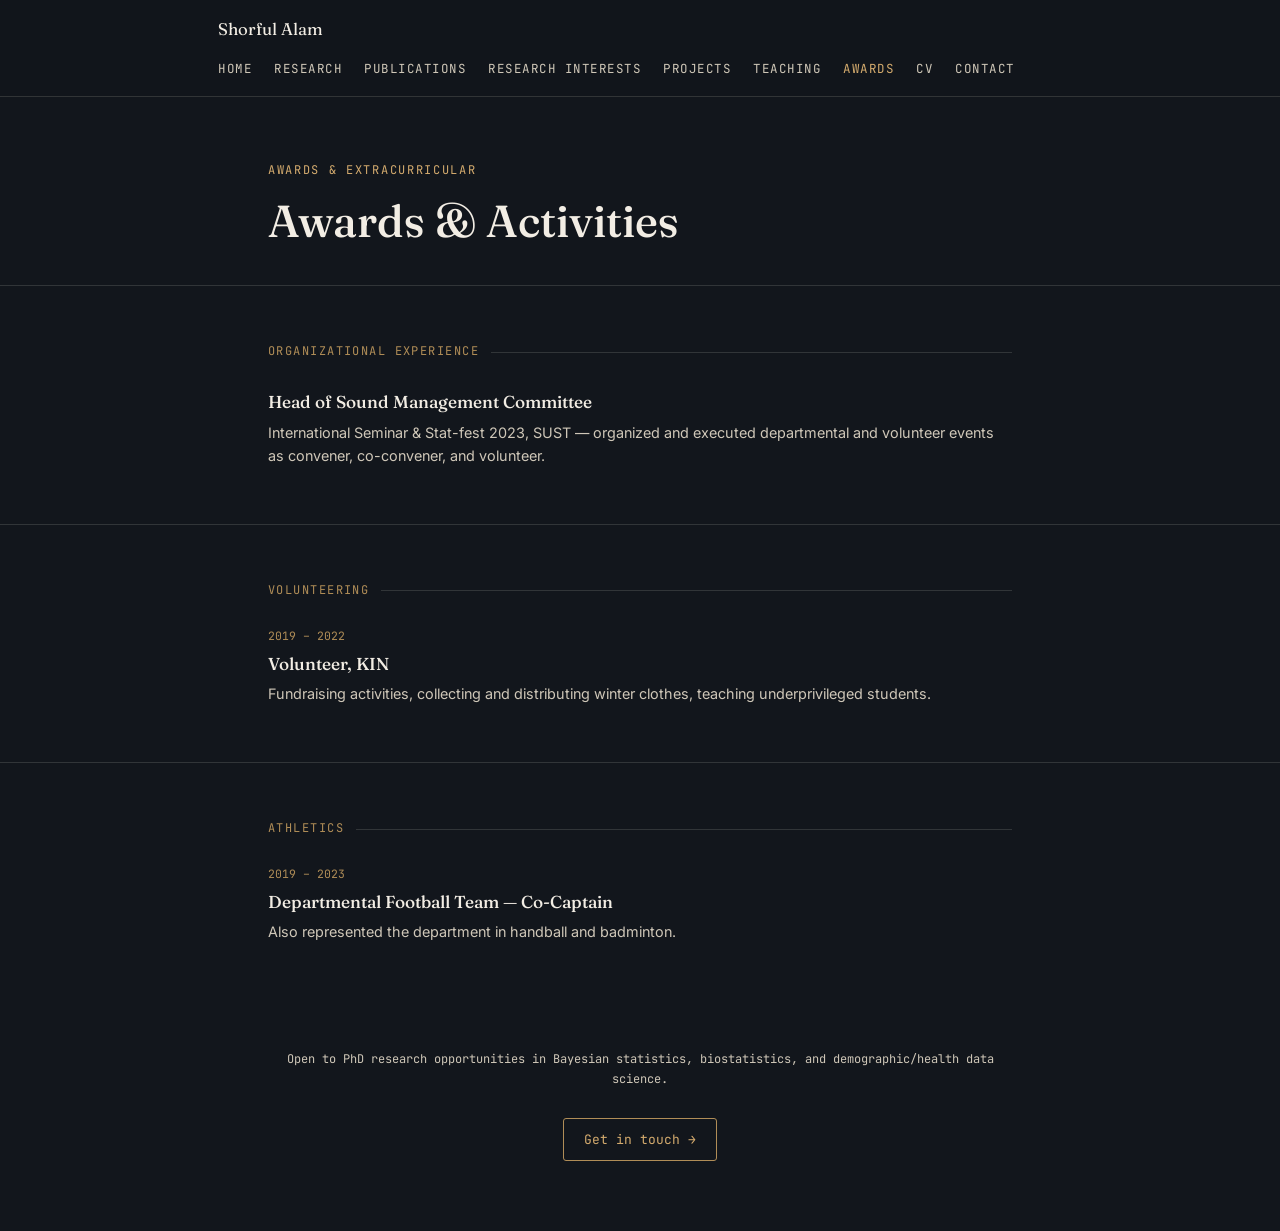
==== awards.html @ 4b31016e "Add files via upload" ====
<!DOCTYPE html>
<html lang="en">
<head>
<title>Awards — Shorful Alam</title>
<meta charset="UTF-8">
<meta name="viewport" content="width=device-width, initial-scale=1.0">
<link rel="preconnect" href="https://fonts.googleapis.com">
<link href="https://fonts.googleapis.com/css2?family=Fraunces:opsz,wght@9..144,400;9..144,500;9..144,600&family=Inter:wght@400;500;600&family=JetBrains+Mono:wght@400;500&display=swap" rel="stylesheet">
<link rel="stylesheet" href="style.css">

</head>
<body>
<nav class="topnav">
  <div class="wrap">
    <span class="brand">Shorful Alam</span>
    <ul>
      <li><a href="index.html">Home</a></li>
      <li><a href="research.html">Research</a></li>
      <li><a href="publications.html">Publications</a></li>
      <li><a href="interests.html">Research Interests</a></li>
      <li><a href="projects.html">Projects</a></li>
      <li><a href="teaching.html">Teaching</a></li>
      <li><a href="awards.html" class="active">Awards</a></li>
      <li><a href="cv.html">CV</a></li>
      <li><a href="contact.html">Contact</a></li>
    </ul>
  </div>
</nav>


<header class="page-hero">
  <div class="wrap">
    <span class="eyebrow">Awards &amp; Extracurricular</span>
    <h1>Awards &amp; Activities</h1>
  </div>
</header>
<section>
  <div class="wrap">
    <div class="section-label">Organizational Experience</div>
    <div class="entry">
      <h3>Head of Sound Management Committee</h3>
      <div class="where">International Seminar &amp; Stat-fest 2023, SUST &mdash; organized and executed departmental and volunteer events as convener, co-convener, and volunteer.</div>
    </div>
  </div>
</section>
<section>
  <div class="wrap">
    <div class="section-label">Volunteering</div>
    <div class="entry">
      <div class="when">2019 &ndash; 2022</div>
      <h3>Volunteer, KIN</h3>
      <div class="where">Fundraising activities, collecting and distributing winter clothes, teaching underprivileged students.</div>
    </div>
  </div>
</section>
<section>
  <div class="wrap">
    <div class="section-label">Athletics</div>
    <div class="entry">
      <div class="when">2019 &ndash; 2023</div>
      <h3>Departmental Football Team &mdash; Co-Captain</h3>
      <div class="where">Also represented the department in handball and badminton.</div>
    </div>
  </div>
</section>

<footer>
  <div class="wrap">
    <p class="line">Open to PhD research opportunities in Bayesian statistics, biostatistics, and demographic/health data science.</p>
    <a class="btn" href="mailto:shorfulalamakib@gmail.com" style="margin-top:14px; display:inline-block;">Get in touch &rarr;</a>
  </div>
</footer>

</body>
</html>
---- style.css ----
:root {
  --ink: #12161c;
  --ink-soft: #1b212b;
  --parchment: #f2ede4;
  --parchment-dim: #cfc7b8;
  --brass: #b08d57;
  --brass-bright: #d4ab6e;
  --line: rgba(242,237,228,0.14);
  --serif: 'Fraunces', serif;
  --sans: 'Inter', sans-serif;
  --mono: 'JetBrains Mono', monospace;
}
* { box-sizing: border-box; margin: 0; padding: 0; }
body {
  background: var(--ink);
  color: var(--parchment);
  font-family: var(--sans);
  line-height: 1.65;
  -webkit-font-smoothing: antialiased;
}
a { color: var(--brass-bright); text-decoration: none; }
a:hover { text-decoration: underline; }
a:focus-visible, button:focus-visible { outline: 2px solid var(--brass-bright); outline-offset: 3px; }
.wrap { max-width: 800px; margin: 0 auto; padding: 0 28px; }

/* Nav */
nav.topnav {
  border-bottom: 1px solid var(--line);
  position: sticky; top: 0; background: rgba(18,22,28,0.92);
  backdrop-filter: blur(6px); z-index: 10;
}
nav.topnav .wrap { max-width: 900px; display: flex; align-items: center; justify-content: space-between; padding: 16px 28px; flex-wrap: wrap; gap: 10px; }
nav.topnav .brand { font-family: var(--serif); font-size: 1.05rem; color: var(--parchment); }
nav.topnav ul { list-style: none; display: flex; gap: 22px; flex-wrap: wrap; }
nav.topnav a { font-family: var(--mono); font-size: 12.5px; letter-spacing: 0.04em; text-transform: uppercase; color: var(--parchment-dim); }
nav.topnav a:hover, nav.topnav a.active { color: var(--brass-bright); text-decoration: none; }

/* Page header */
.page-hero { padding: 64px 0 40px; border-bottom: 1px solid var(--line); }
.eyebrow { font-family: var(--mono); font-size: 12px; letter-spacing: 0.14em; text-transform: uppercase; color: var(--brass-bright); margin-bottom: 16px; display: block; }
h1 { font-family: var(--serif); font-weight: 500; font-size: clamp(2rem, 5vw, 2.8rem); line-height: 1.08; }
.lede { margin-top: 16px; font-size: 1.08rem; color: var(--parchment-dim); max-width: 60ch; }

section { padding: 56px 0; border-bottom: 1px solid var(--line); }
section:last-of-type { border-bottom: none; }
.section-label { font-family: var(--mono); font-size: 12px; letter-spacing: 0.12em; text-transform: uppercase; color: var(--brass); margin-bottom: 26px; display: flex; align-items: center; gap: 12px; }
.section-label::after { content: ''; flex: 1; height: 1px; background: var(--line); }
h2.title { font-family: var(--serif); font-size: 1.4rem; font-weight: 500; margin-bottom: 8px; }
p { margin-bottom: 14px; color: var(--parchment-dim); }
p.plain { color: var(--parchment); }

/* Cards / entries */
.entry { margin-bottom: 28px; }
.entry:last-child { margin-bottom: 0; }
.entry .when { font-family: var(--mono); font-size: 11.5px; color: var(--brass); margin-bottom: 4px; }
.entry h3 { font-family: var(--serif); font-size: 1.08rem; font-weight: 500; color: var(--parchment); margin-bottom: 4px;}
.entry .where { font-size: 0.9rem; color: var(--parchment-dim); }

.pub { padding: 22px 0; border-top: 1px solid var(--line); display: grid; grid-template-columns: 40px 1fr; gap: 18px; }
.pub:first-of-type { border-top: none; }
.pub-tag { font-family: var(--mono); font-size: 11px; color: var(--brass); padding-top: 4px; }
.pub h3 { font-family: var(--serif); font-weight: 500; font-size: 1.05rem; color: var(--parchment); margin-bottom: 6px; }
.pub .meta { font-size: 0.87rem; color: var(--parchment-dim); }
.status { display: inline-block; font-family: var(--mono); font-size: 10.5px; letter-spacing: 0.06em; text-transform: uppercase; color: var(--ink); background: var(--brass-bright); padding: 2px 8px; border-radius: 2px; margin-top: 8px; }
.status.outline { background: transparent; color: var(--brass-bright); border: 1px solid var(--brass); }

.grid-2 { display: grid; grid-template-columns: 1fr 1fr; gap: 40px; }
@media (max-width: 640px) { .grid-2 { grid-template-columns: 1fr; } }

.tag-row { display: flex; flex-wrap: wrap; gap: 8px; margin-top: 10px; }
.tag { font-family: var(--mono); font-size: 11px; color: var(--brass-bright); border: 1px solid var(--brass); padding: 3px 9px; border-radius: 3px; }

.btn { display: inline-block; font-family: var(--mono); font-size: 13px; color: var(--brass-bright); border: 1px solid var(--brass); padding: 10px 20px; border-radius: 3px; }
.btn:hover { background: var(--brass); color: var(--ink); text-decoration: none; }

.avatar { width: 132px; height: 132px; border-radius: 6px; background: var(--ink-soft); border: 1px solid var(--line); display: flex; align-items: center; justify-content: center; font-family: var(--mono); font-size: 11px; color: var(--parchment-dim); text-align: center; padding: 10px; float: right; margin-left: 26px; }

footer { padding: 50px 0 70px; text-align: center; }
footer .line { font-family: var(--mono); font-size: 12px; color: var(--parchment-dim); }

@media (prefers-reduced-motion: reduce) { * { animation: none !important; transition: none !important; } }
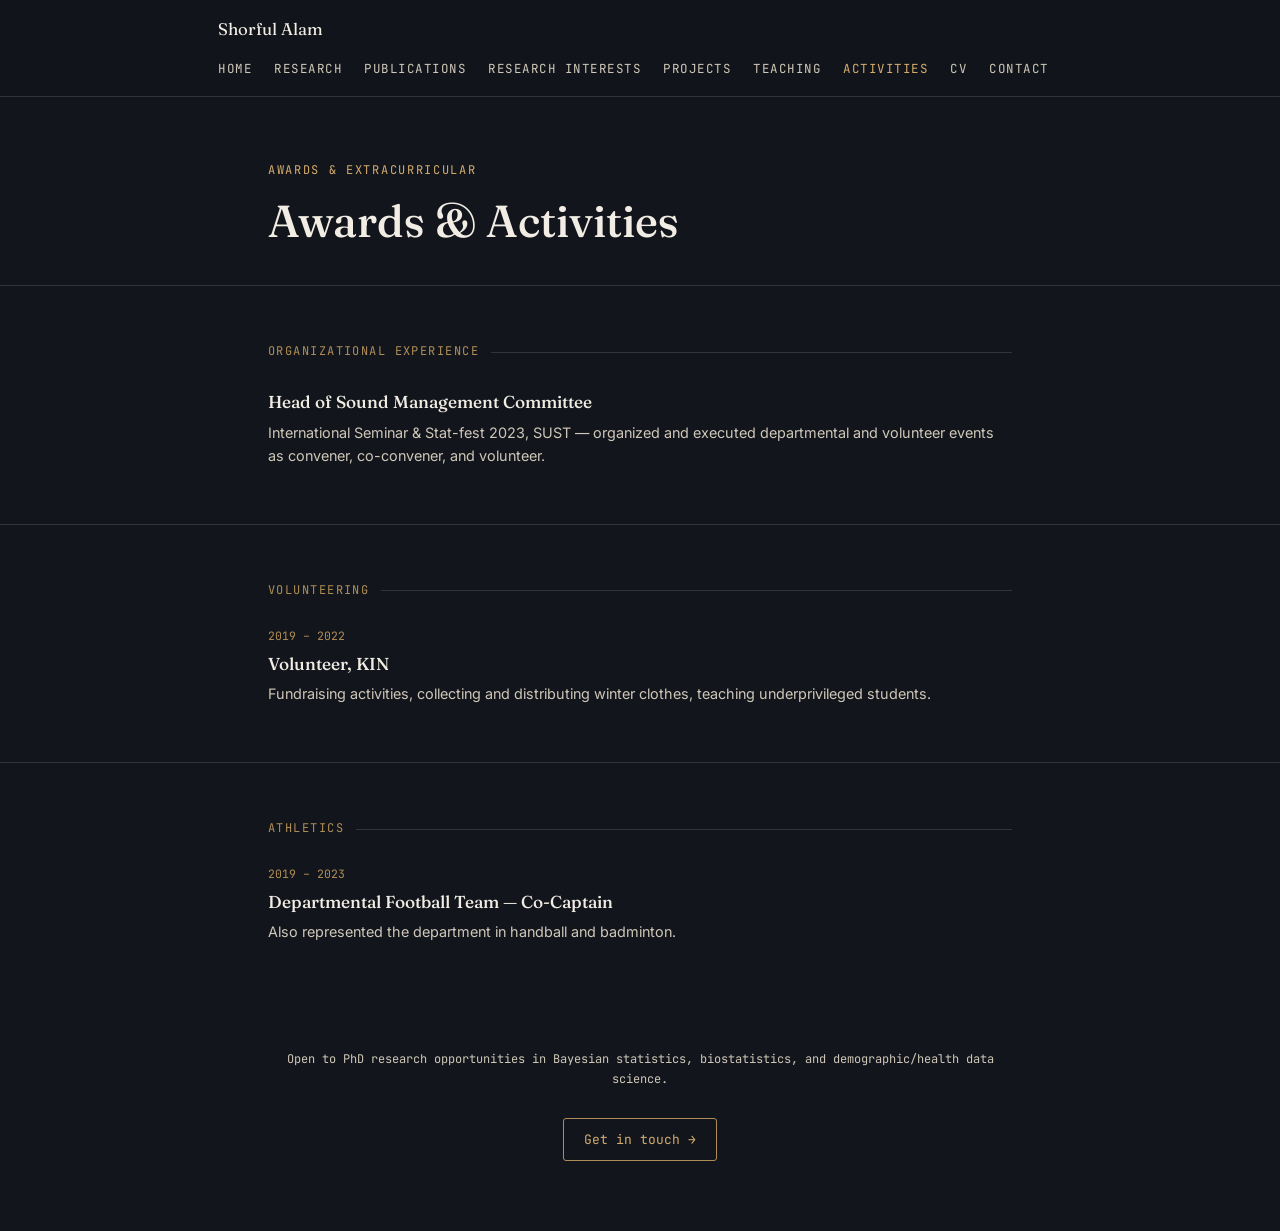
==== commit b1735f0a: "Update awards.html" ====
--- a/awards.html
+++ b/awards.html
@@ -1,7 +1,7 @@
 <!DOCTYPE html>
 <html lang="en">
 <head>
-<title>Awards — Shorful Alam</title>
+<title>Activities — Shorful Alam</title>
 <meta charset="UTF-8">
 <meta name="viewport" content="width=device-width, initial-scale=1.0">
 <link rel="preconnect" href="https://fonts.googleapis.com">
@@ -20,7 +20,7 @@
       <li><a href="interests.html">Research Interests</a></li>
       <li><a href="projects.html">Projects</a></li>
       <li><a href="teaching.html">Teaching</a></li>
-      <li><a href="awards.html" class="active">Awards</a></li>
+      <li><a href="awards.html" class="active">Activities</a></li>
       <li><a href="cv.html">CV</a></li>
       <li><a href="contact.html">Contact</a></li>
     </ul>
@@ -72,4 +72,4 @@
 </footer>
 
 </body>
-</html>+</html>
--- a/style.css
+++ b/style.css
@@ -36,7 +36,29 @@
 nav.topnav a:hover, nav.topnav a.active { color: var(--brass-bright); text-decoration: none; }
 
 /* Page header */
-.page-hero { padding: 64px 0 40px; border-bottom: 1px solid var(--line); }
+.page-hero {
+    position: relative;
+    overflow: hidden;
+    padding: 64px 0 40px;
+    border-bottom: 1px solid var(--line);
+}
+/* Signature curve backdrop */
+.curve-field{
+    position:absolute;
+    inset:0;
+    overflow:hidden;
+    pointer-events:none;
+}
+
+.curve-field svg{
+    position:absolute;
+    top:-60px;
+    left:50%;
+    transform:translateX(-50%);
+    width:1300px;
+    max-width:none;
+    opacity:.40;
+}
 .eyebrow { font-family: var(--mono); font-size: 12px; letter-spacing: 0.14em; text-transform: uppercase; color: var(--brass-bright); margin-bottom: 16px; display: block; }
 h1 { font-family: var(--serif); font-weight: 500; font-size: clamp(2rem, 5vw, 2.8rem); line-height: 1.08; }
 .lede { margin-top: 16px; font-size: 1.08rem; color: var(--parchment-dim); max-width: 60ch; }
@@ -73,8 +95,23 @@
 .btn { display: inline-block; font-family: var(--mono); font-size: 13px; color: var(--brass-bright); border: 1px solid var(--brass); padding: 10px 20px; border-radius: 3px; }
 .btn:hover { background: var(--brass); color: var(--ink); text-decoration: none; }
 
-.avatar { width: 132px; height: 132px; border-radius: 6px; background: var(--ink-soft); border: 1px solid var(--line); display: flex; align-items: center; justify-content: center; font-family: var(--mono); font-size: 11px; color: var(--parchment-dim); text-align: center; padding: 10px; float: right; margin-left: 26px; }
+.avatar {
+  width: 132px;
+  height: 132px;
+  float: right;
+  margin-left: 26px;
+  border-radius: 8px;
+  overflow: hidden;
+  border: 1px solid var(--line);
+  background: var(--ink-soft);
+}
 
+.avatar img {
+  width: 100%;
+  height: 100%;
+  object-fit: cover;
+  display: block;
+}
 footer { padding: 50px 0 70px; text-align: center; }
 footer .line { font-family: var(--mono); font-size: 12px; color: var(--parchment-dim); }
 
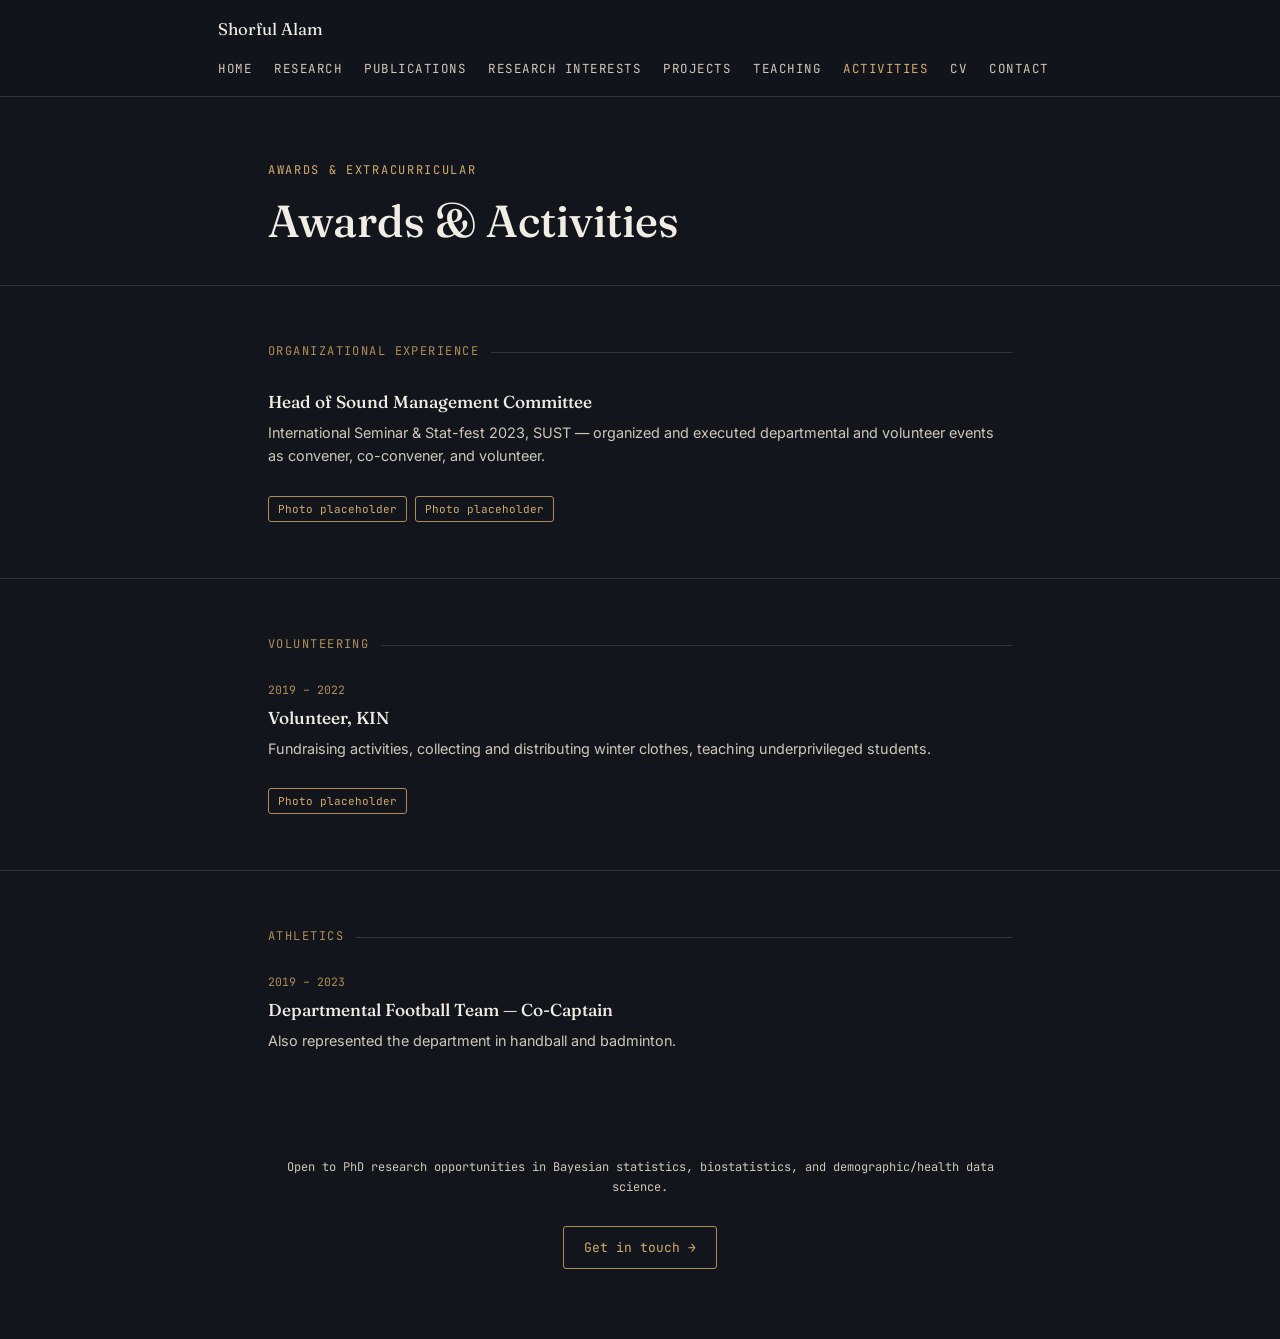
==== commit 2f251abb: "Update awards.html" ====
--- a/awards.html
+++ b/awards.html
@@ -41,6 +41,10 @@
       <h3>Head of Sound Management Committee</h3>
       <div class="where">International Seminar &amp; Stat-fest 2023, SUST &mdash; organized and executed departmental and volunteer events as convener, co-convener, and volunteer.</div>
     </div>
+    <div class="tag-row">
+      <span class="tag">Photo placeholder</span>
+      <span class="tag">Photo placeholder</span>
+    </div>
   </div>
 </section>
 <section>
@@ -50,6 +54,9 @@
       <div class="when">2019 &ndash; 2022</div>
       <h3>Volunteer, KIN</h3>
       <div class="where">Fundraising activities, collecting and distributing winter clothes, teaching underprivileged students.</div>
+    </div>
+    <div class="tag-row">
+      <span class="tag">Photo placeholder</span>
     </div>
   </div>
 </section>
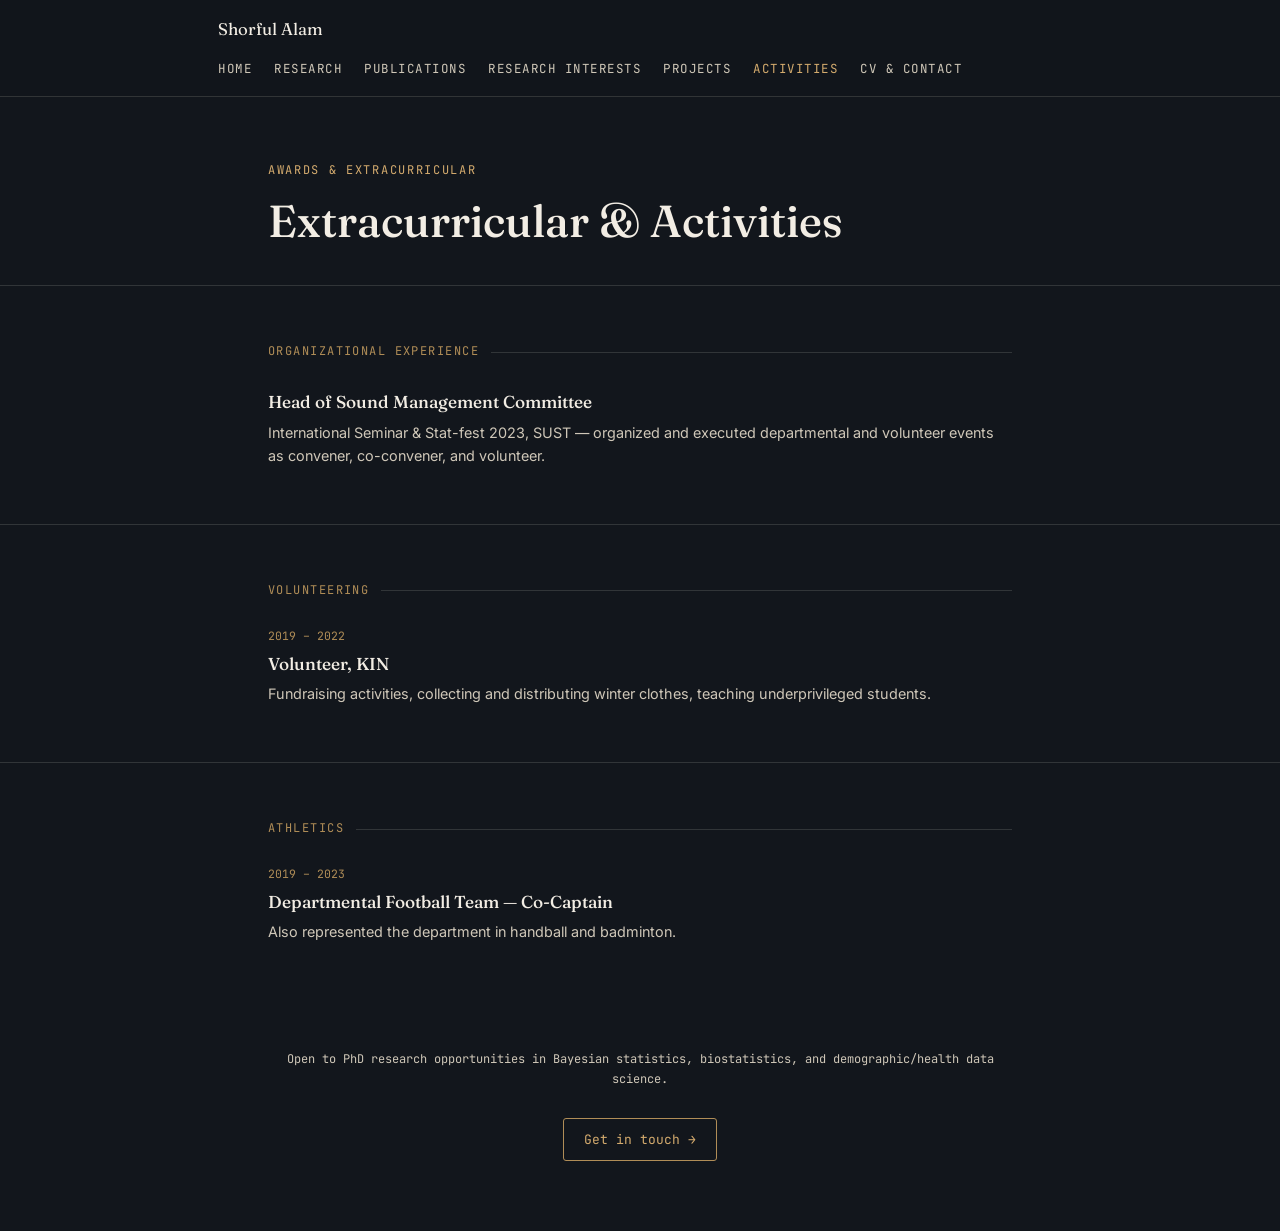
==== commit f18886de: "Update awards.html" ====
--- a/awards.html
+++ b/awards.html
@@ -19,10 +19,8 @@
       <li><a href="publications.html">Publications</a></li>
       <li><a href="interests.html">Research Interests</a></li>
       <li><a href="projects.html">Projects</a></li>
-      <li><a href="teaching.html">Teaching</a></li>
       <li><a href="awards.html" class="active">Activities</a></li>
-      <li><a href="cv.html">CV</a></li>
-      <li><a href="contact.html">Contact</a></li>
+      <li><a href="contact.html">CV &amp; Contact</a></li>
     </ul>
   </div>
 </nav>
@@ -31,7 +29,7 @@
 <header class="page-hero">
   <div class="wrap">
     <span class="eyebrow">Awards &amp; Extracurricular</span>
-    <h1>Awards &amp; Activities</h1>
+    <h1>Extracurricular &amp; Activities</h1>
   </div>
 </header>
 <section>
@@ -40,10 +38,6 @@
     <div class="entry">
       <h3>Head of Sound Management Committee</h3>
       <div class="where">International Seminar &amp; Stat-fest 2023, SUST &mdash; organized and executed departmental and volunteer events as convener, co-convener, and volunteer.</div>
-    </div>
-    <div class="tag-row">
-      <span class="tag">Photo placeholder</span>
-      <span class="tag">Photo placeholder</span>
     </div>
   </div>
 </section>
@@ -54,9 +48,6 @@
       <div class="when">2019 &ndash; 2022</div>
       <h3>Volunteer, KIN</h3>
       <div class="where">Fundraising activities, collecting and distributing winter clothes, teaching underprivileged students.</div>
-    </div>
-    <div class="tag-row">
-      <span class="tag">Photo placeholder</span>
     </div>
   </div>
 </section>
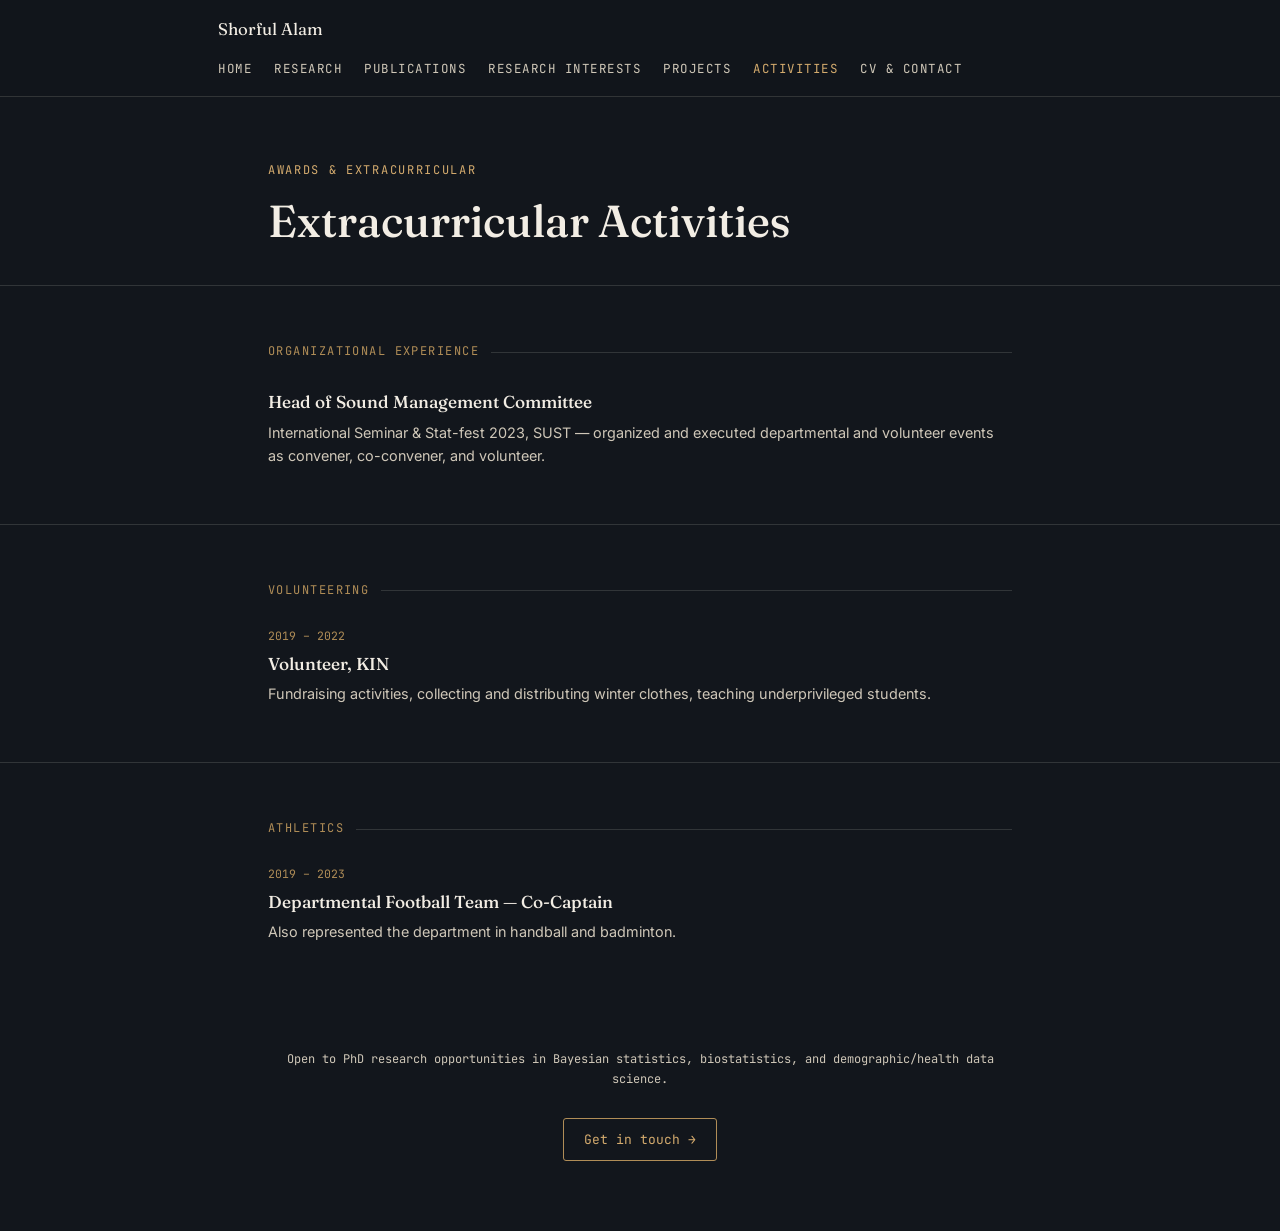
==== commit e77f7864: "Update awards.html" ====
--- a/awards.html
+++ b/awards.html
@@ -29,7 +29,7 @@
 <header class="page-hero">
   <div class="wrap">
     <span class="eyebrow">Awards &amp; Extracurricular</span>
-    <h1>Extracurricular &amp; Activities</h1>
+    <h1>Extracurricular Activities</h1>
   </div>
 </header>
 <section>
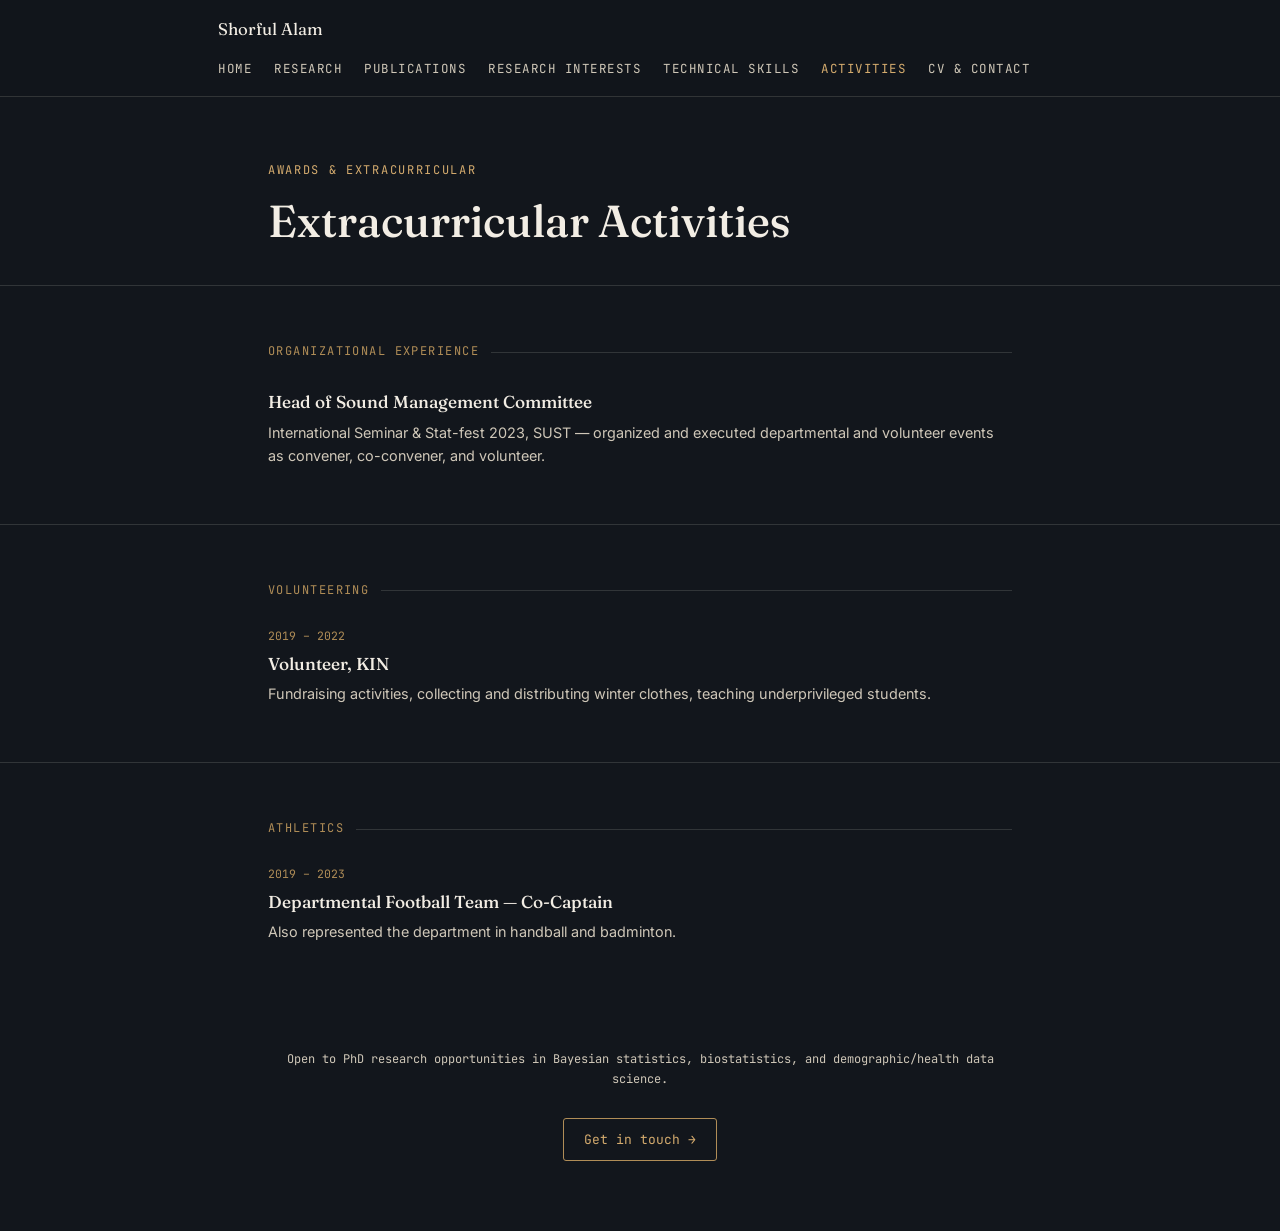
==== commit fcda34ae: "Update awards.html" ====
--- a/awards.html
+++ b/awards.html
@@ -18,7 +18,7 @@
       <li><a href="research.html">Research</a></li>
       <li><a href="publications.html">Publications</a></li>
       <li><a href="interests.html">Research Interests</a></li>
-      <li><a href="projects.html">Projects</a></li>
+      <li><a href="projects.html">Technical Skills</a></li>
       <li><a href="awards.html" class="active">Activities</a></li>
       <li><a href="contact.html">CV &amp; Contact</a></li>
     </ul>
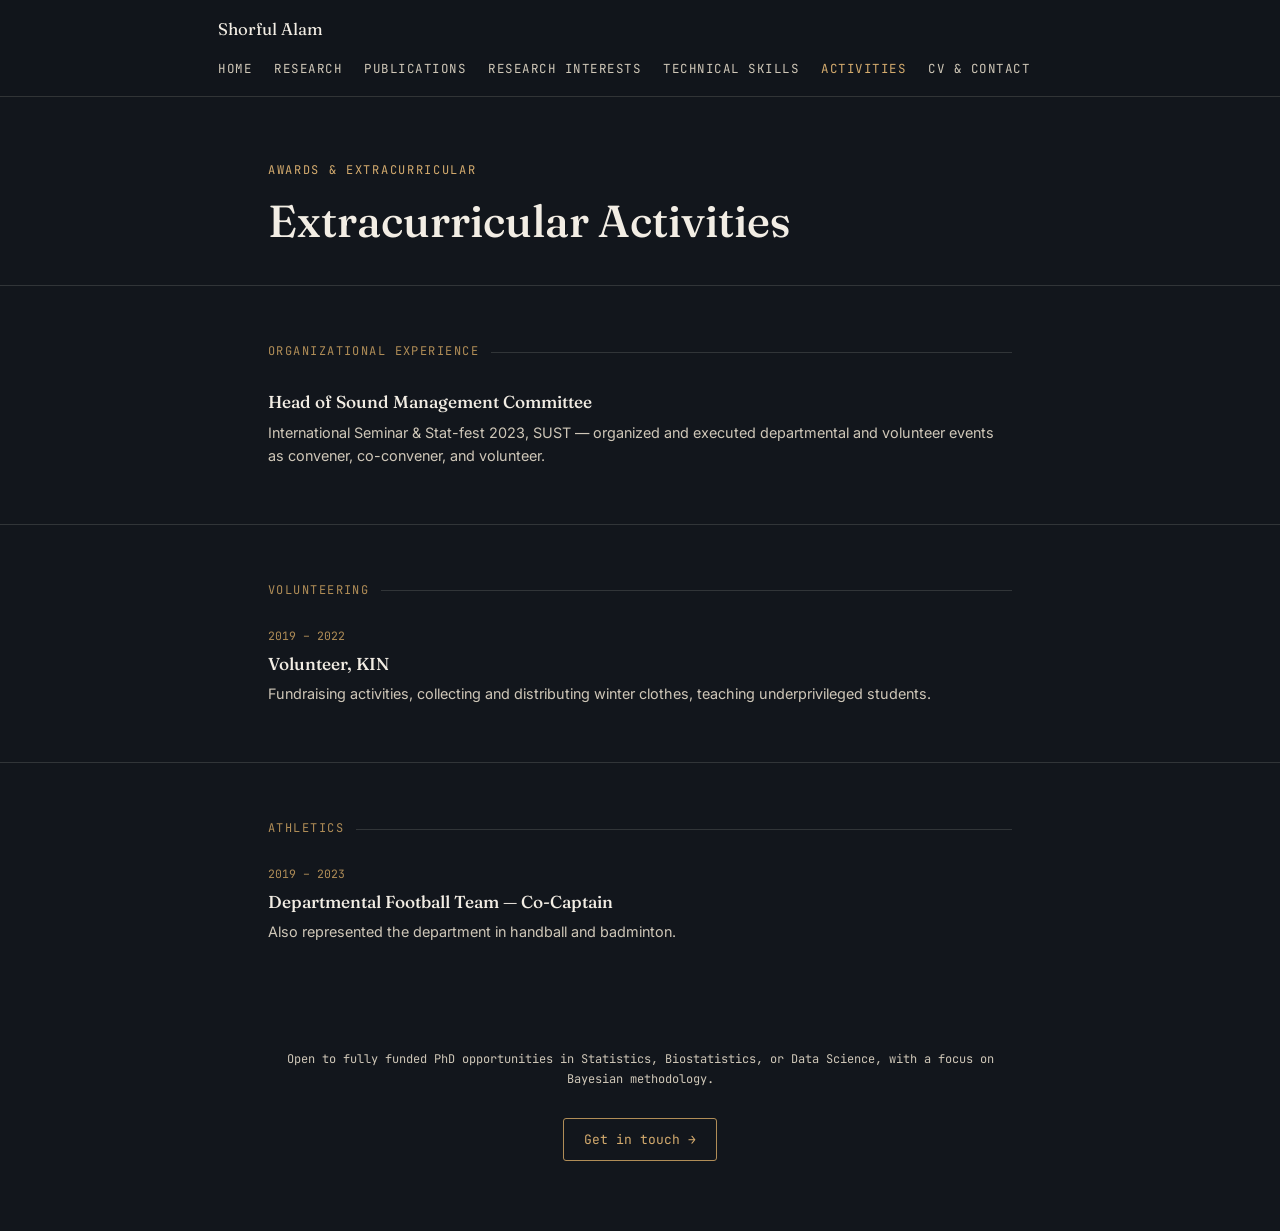
==== commit 415a2e55: "Update awards.html" ====
--- a/awards.html
+++ b/awards.html
@@ -64,7 +64,7 @@
 
 <footer>
   <div class="wrap">
-    <p class="line">Open to PhD research opportunities in Bayesian statistics, biostatistics, and demographic/health data science.</p>
+    <p class="line">Open to fully funded PhD opportunities in Statistics, Biostatistics, or Data Science, with a focus on Bayesian methodology.</p>
     <a class="btn" href="mailto:shorfulalamakib@gmail.com" style="margin-top:14px; display:inline-block;">Get in touch &rarr;</a>
   </div>
 </footer>
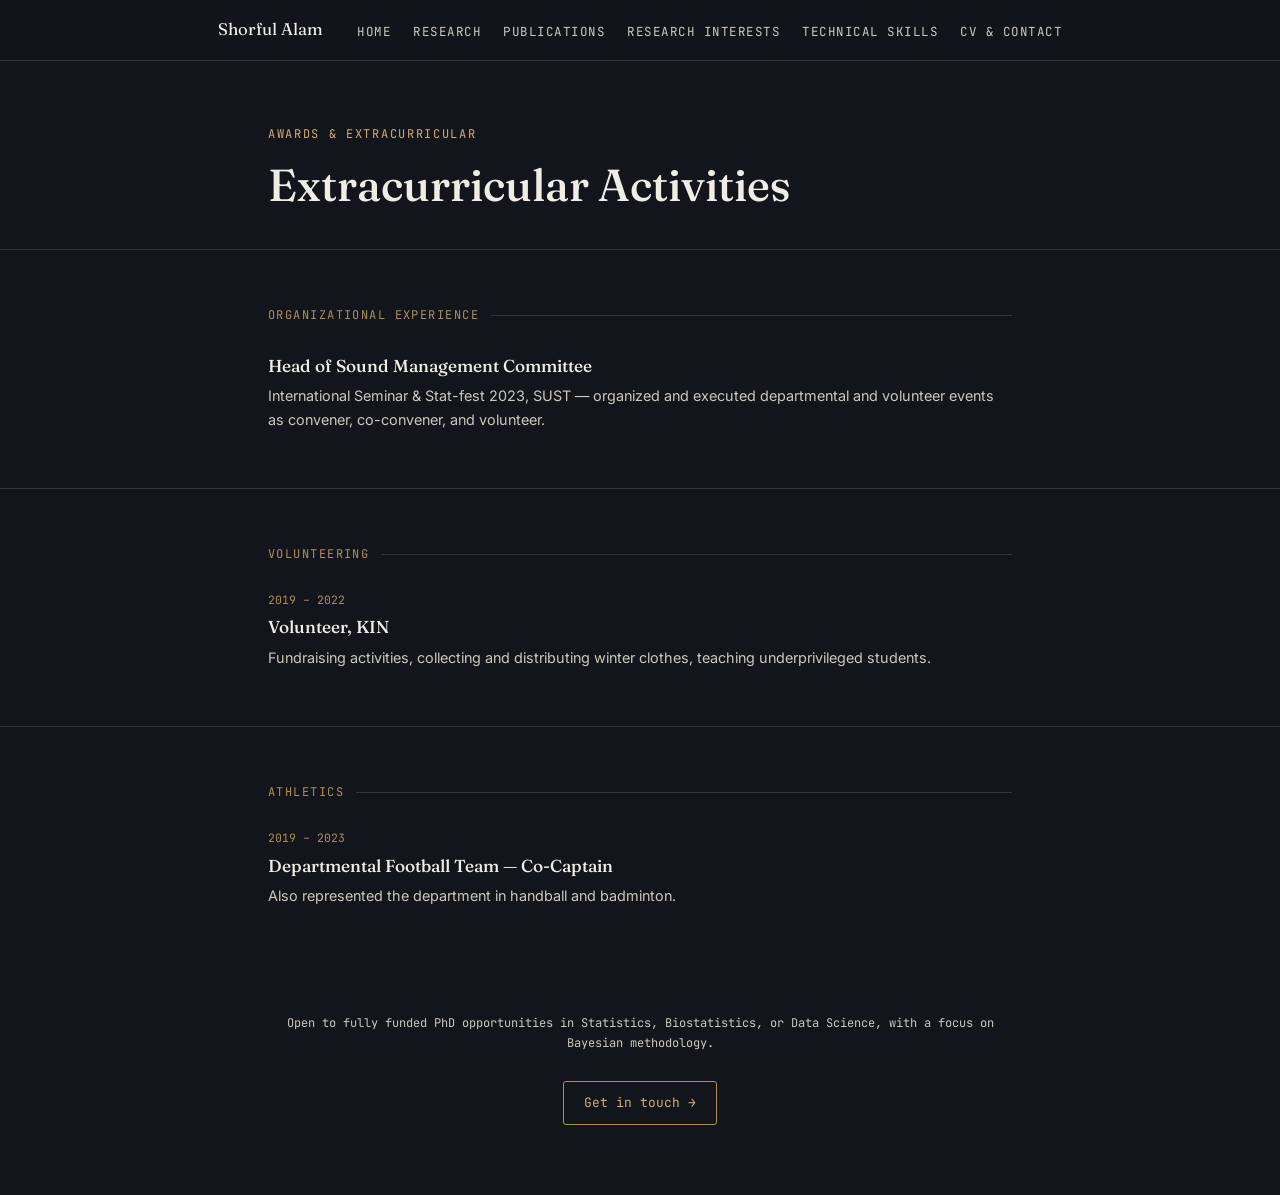
==== commit 78ab2aaa: "Remove 'Activities' link from awards.html" ====
--- a/awards.html
+++ b/awards.html
@@ -19,7 +19,6 @@
       <li><a href="publications.html">Publications</a></li>
       <li><a href="interests.html">Research Interests</a></li>
       <li><a href="projects.html">Technical Skills</a></li>
-      <li><a href="awards.html" class="active">Activities</a></li>
       <li><a href="contact.html">CV &amp; Contact</a></li>
     </ul>
   </div>
